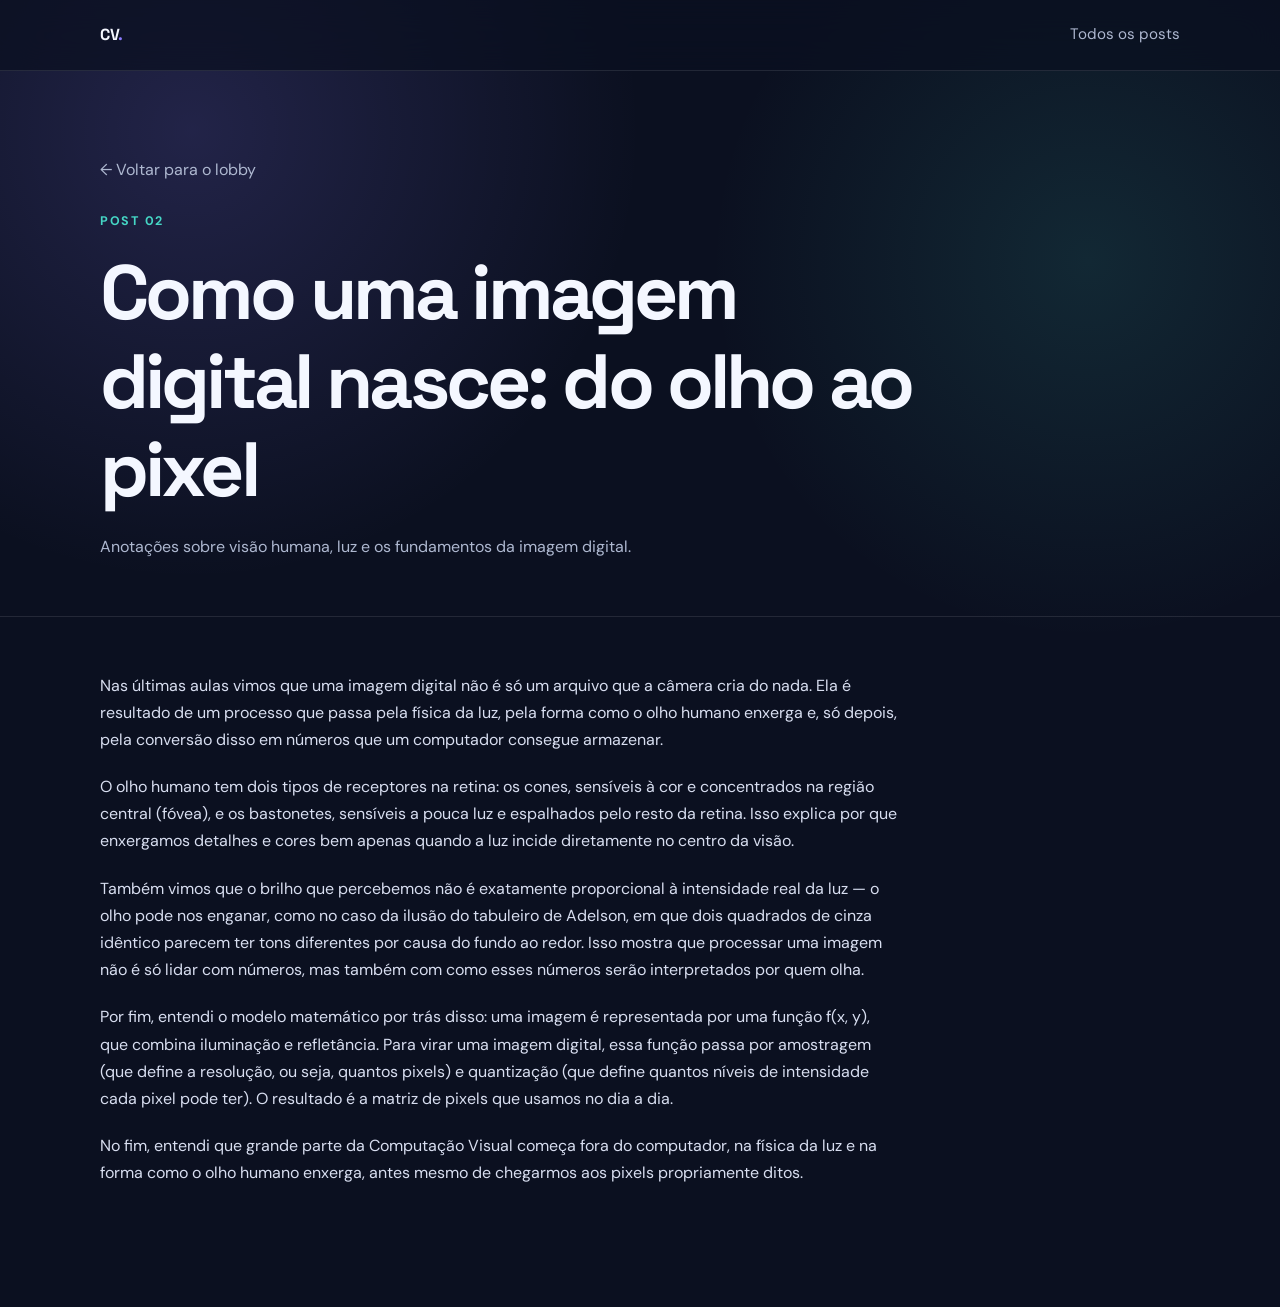
==== posts/post-02.html @ 9b8f0ccc "Add files via upload" ====
<!DOCTYPE html>
<html lang="pt-BR">
<head>
  <meta charset="UTF-8">
  <meta name="viewport" content="width=device-width, initial-scale=1.0">
  <title>Post 02 — Computação Visual</title>
  <link rel="stylesheet" href="../assets/style.css">
</head>
<body>
  <nav class="nav">
    <div class="container nav-inner">
      <a class="logo" href="../">CV<span>.</span></a>
      <a class="nav-link" href="../#posts">Todos os posts</a>
    </div>
  </nav>

  <header class="post-header">
    <div class="container">
      <a class="back" href="../">← Voltar para o lobby</a>
      <div class="eyebrow">Post 02</div>
      <h1>Como uma imagem digital nasce: do olho ao pixel</h1>
      <p class="post-meta">Anotações sobre visão humana, luz e os fundamentos da imagem digital.</p>
    </div>
  </header>

  <main class="container">
    <article class="article">
      <p>
        Nas últimas aulas vimos que uma imagem digital não é só um arquivo que a câmera cria do nada. Ela é resultado de um processo que passa pela física da luz, pela forma como o olho humano enxerga e, só depois, pela conversão disso em números que um computador consegue armazenar.
      </p>

      <p>
        O olho humano tem dois tipos de receptores na retina: os cones, sensíveis à cor e concentrados na região central (fóvea), e os bastonetes, sensíveis a pouca luz e espalhados pelo resto da retina. Isso explica por que enxergamos detalhes e cores bem apenas quando a luz incide diretamente no centro da visão.
      </p>

      <p>
        Também vimos que o brilho que percebemos não é exatamente proporcional à intensidade real da luz — o olho pode nos enganar, como no caso da ilusão do tabuleiro de Adelson, em que dois quadrados de cinza idêntico parecem ter tons diferentes por causa do fundo ao redor. Isso mostra que processar uma imagem não é só lidar com números, mas também com como esses números serão interpretados por quem olha.
      </p>

      <p>
        Por fim, entendi o modelo matemático por trás disso: uma imagem é representada por uma função f(x, y), que combina iluminação e refletância. Para virar uma imagem digital, essa função passa por amostragem (que define a resolução, ou seja, quantos pixels) e quantização (que define quantos níveis de intensidade cada pixel pode ter). O resultado é a matriz de pixels que usamos no dia a dia.
      </p>

      <p>
        No fim, entendi que grande parte da Computação Visual começa fora do computador, na física da luz e na forma como o olho humano enxerga, antes mesmo de chegarmos aos pixels propriamente ditos.
      </p>
    </article>
  </main>
</body>
</html>
---- assets/style.css ----
@import url('https://fonts.googleapis.com/css2?family=DM+Sans:wght@400;500;600;700&family=Space+Grotesk:wght@500;600;700&display=swap');

:root {
  --bg: #0b1020;
  --bg-soft: #11182c;
  --card: rgba(20, 29, 51, .78);
  --text: #f4f7ff;
  --muted: #aeb8d0;
  --line: rgba(255,255,255,.10);
  --accent: #8b7cff;
  --accent-2: #45d6c5;
  --max: 1080px;
}

* { box-sizing: border-box; margin: 0; padding: 0; }

html { scroll-behavior: smooth; }

body {
  font-family: "DM Sans", sans-serif;
  background:
    radial-gradient(circle at 15% 10%, rgba(139,124,255,.18), transparent 28%),
    radial-gradient(circle at 85% 20%, rgba(69,214,197,.12), transparent 25%),
    var(--bg);
  color: var(--text);
  line-height: 1.7;
}

a { color: inherit; text-decoration: none; }

.container { width: min(92%, var(--max)); margin: auto; }

.nav {
  position: sticky;
  top: 0;
  z-index: 10;
  backdrop-filter: blur(18px);
  background: rgba(11,16,32,.72);
  border-bottom: 1px solid var(--line);
}

.nav-inner {
  min-height: 70px;
  display: flex;
  align-items: center;
  justify-content: space-between;
  gap: 20px;
}

.logo {
  font-family: "Space Grotesk", sans-serif;
  font-weight: 700;
  letter-spacing: -.03em;
}

.logo span { color: var(--accent); }

.nav-link { color: var(--muted); font-size: .95rem; }
.nav-link:hover { color: var(--text); }

.hero { padding: 105px 0 80px; }

.eyebrow {
  color: var(--accent-2);
  text-transform: uppercase;
  letter-spacing: .14em;
  font-size: .78rem;
  font-weight: 700;
  margin-bottom: 16px;
}

h1, h2, h3 {
  font-family: "Space Grotesk", sans-serif;
  line-height: 1.15;
}

.hero h1 {
  max-width: 820px;
  font-size: clamp(3rem, 8vw, 6.2rem);
  letter-spacing: -.065em;
}

.hero h1 span {
  background: linear-gradient(110deg, #fff, #bcb3ff 55%, #75e9dc);
  -webkit-background-clip: text;
  color: transparent;
}

.hero p {
  max-width: 680px;
  color: var(--muted);
  font-size: 1.12rem;
  margin-top: 24px;
}

.posts {
  padding: 30px 0 100px;
}

.section-title { font-size: 2rem; margin-bottom: 28px; }

.grid {
  display: grid;
  grid-template-columns: repeat(2, 1fr);
  gap: 20px;
}

.card {
  display: block;
  padding: 28px;
  min-height: 250px;
  background: linear-gradient(145deg, rgba(255,255,255,.07), rgba(255,255,255,.025));
  border: 1px solid var(--line);
  border-radius: 24px;
  transition: transform .25s ease, border-color .25s ease, background .25s ease;
}

.card:hover {
  transform: translateY(-5px);
  border-color: rgba(139,124,255,.55);
  background: linear-gradient(145deg, rgba(139,124,255,.12), rgba(255,255,255,.035));
}

.card-number { color: var(--accent); font-weight: 700; font-size: .85rem; }
.card h3 { font-size: 1.55rem; margin: 14px 0 12px; }
.card p { color: var(--muted); }

.badge {
  display: inline-block;
  margin-top: 22px;
  padding: 6px 10px;
  border: 1px solid var(--line);
  border-radius: 999px;
  color: var(--muted);
  font-size: .8rem;
}

.post-header {
  padding: 85px 0 55px;
  border-bottom: 1px solid var(--line);
}

.post-header h1 { max-width: 850px; font-size: clamp(2.5rem, 6vw, 4.8rem); letter-spacing: -.05em; }
.post-meta { color: var(--muted); margin-top: 20px; }

.article {
  max-width: 800px;
  padding: 55px 0 100px;
}

.article h2 { font-size: 1.9rem; margin: 52px 0 18px; }
.article h3 { font-size: 1.3rem; margin: 32px 0 12px; }
.article p { color: #d8def0; margin: 0 0 20px; }
.article ul { color: #d8def0; padding-left: 24px; margin-bottom: 22px; }
.article li { margin-bottom: 9px; }

.highlight {
  margin: 32px 0;
  padding: 24px 26px;
  border-left: 3px solid var(--accent);
  background: rgba(139,124,255,.08);
  border-radius: 0 16px 16px 0;
}

.highlight p { margin: 0; color: #eef0ff; }

.concept-grid {
  display: grid;
  grid-template-columns: repeat(2, 1fr);
  gap: 14px;
  margin: 25px 0 30px;
}

.concept {
  padding: 20px;
  border: 1px solid var(--line);
  border-radius: 18px;
  background: rgba(255,255,255,.035);
}

.concept strong { display: block; margin-bottom: 7px; }
.concept span { color: var(--muted); font-size: .94rem; }

footer {
  border-top: 1px solid var(--line);
  color: var(--muted);
  padding: 28px 0;
  font-size: .9rem;
}

.back { display: inline-block; color: var(--muted); margin-bottom: 28px; }
.back:hover { color: var(--text); }

@media (max-width: 700px) {
  .grid, .concept-grid { grid-template-columns: 1fr; }
  .hero { padding-top: 75px; }
  .nav-inner { min-height: 62px; }
}
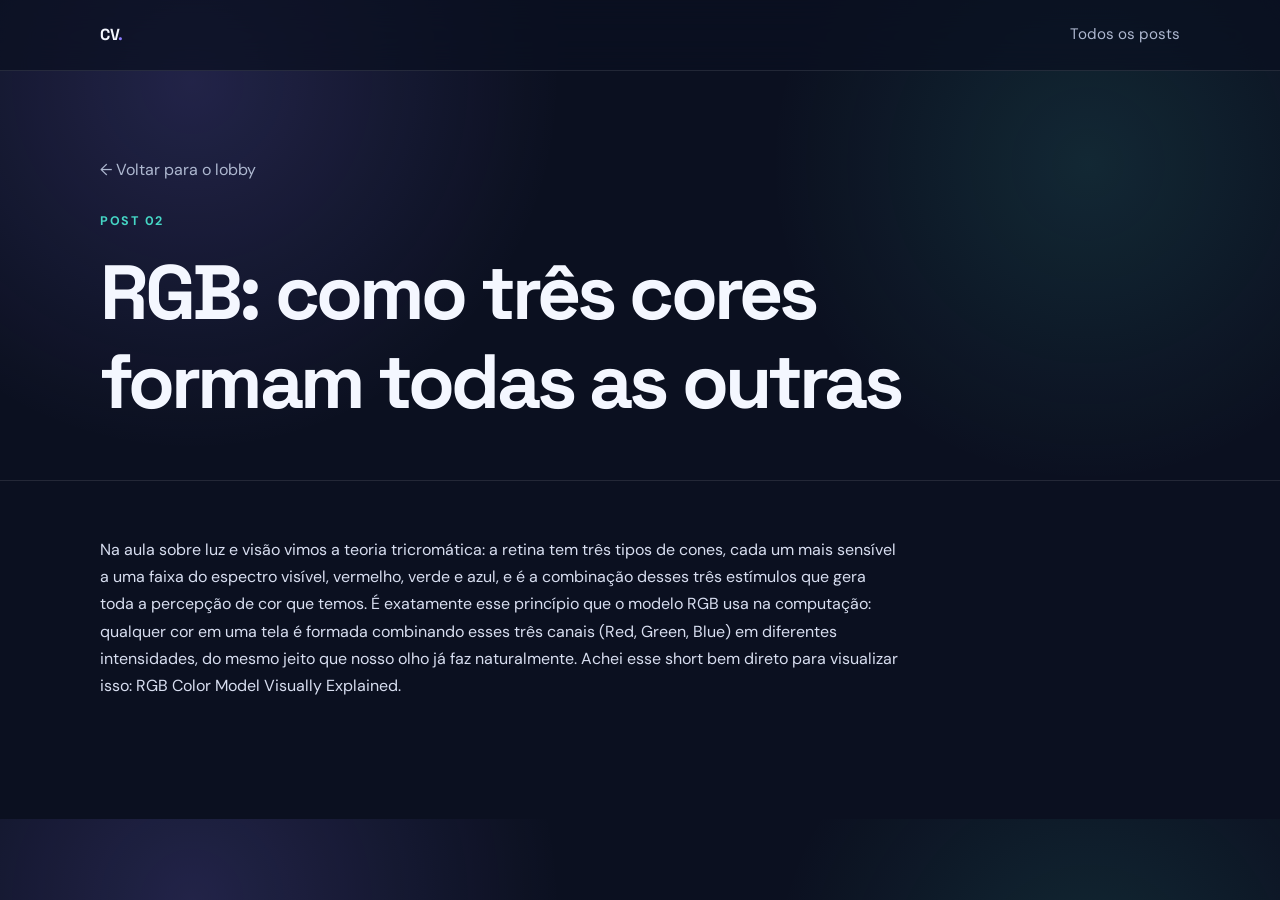
==== commit 9891223a: "post 2" ====
--- a/posts/post-02.html
+++ b/posts/post-02.html
@@ -18,31 +18,14 @@
     <div class="container">
       <a class="back" href="../">← Voltar para o lobby</a>
       <div class="eyebrow">Post 02</div>
-      <h1>Como uma imagem digital nasce: do olho ao pixel</h1>
-      <p class="post-meta">Anotações sobre visão humana, luz e os fundamentos da imagem digital.</p>
+      <h1>RGB: como três cores formam todas as outras</h1>
     </div>
   </header>
 
   <main class="container">
     <article class="article">
       <p>
-        Nas últimas aulas vimos que uma imagem digital não é só um arquivo que a câmera cria do nada. Ela é resultado de um processo que passa pela física da luz, pela forma como o olho humano enxerga e, só depois, pela conversão disso em números que um computador consegue armazenar.
-      </p>
-
-      <p>
-        O olho humano tem dois tipos de receptores na retina: os cones, sensíveis à cor e concentrados na região central (fóvea), e os bastonetes, sensíveis a pouca luz e espalhados pelo resto da retina. Isso explica por que enxergamos detalhes e cores bem apenas quando a luz incide diretamente no centro da visão.
-      </p>
-
-      <p>
-        Também vimos que o brilho que percebemos não é exatamente proporcional à intensidade real da luz — o olho pode nos enganar, como no caso da ilusão do tabuleiro de Adelson, em que dois quadrados de cinza idêntico parecem ter tons diferentes por causa do fundo ao redor. Isso mostra que processar uma imagem não é só lidar com números, mas também com como esses números serão interpretados por quem olha.
-      </p>
-
-      <p>
-        Por fim, entendi o modelo matemático por trás disso: uma imagem é representada por uma função f(x, y), que combina iluminação e refletância. Para virar uma imagem digital, essa função passa por amostragem (que define a resolução, ou seja, quantos pixels) e quantização (que define quantos níveis de intensidade cada pixel pode ter). O resultado é a matriz de pixels que usamos no dia a dia.
-      </p>
-
-      <p>
-        No fim, entendi que grande parte da Computação Visual começa fora do computador, na física da luz e na forma como o olho humano enxerga, antes mesmo de chegarmos aos pixels propriamente ditos.
+        Na aula sobre luz e visão vimos a teoria tricromática: a retina tem três tipos de cones, cada um mais sensível a uma faixa do espectro visível, vermelho, verde e azul, e é a combinação desses três estímulos que gera toda a percepção de cor que temos. É exatamente esse princípio que o modelo RGB usa na computação: qualquer cor em uma tela é formada combinando esses três canais (Red, Green, Blue) em diferentes intensidades, do mesmo jeito que nosso olho já faz naturalmente. Achei esse short bem direto para visualizar isso: <a href="https://youtube.com/shorts/fqbSS14kKn4?is=CRkqXUF-OhJ9UCNu" target="_blank">RGB Color Model Visually Explained</a>.
       </p>
     </article>
   </main>
